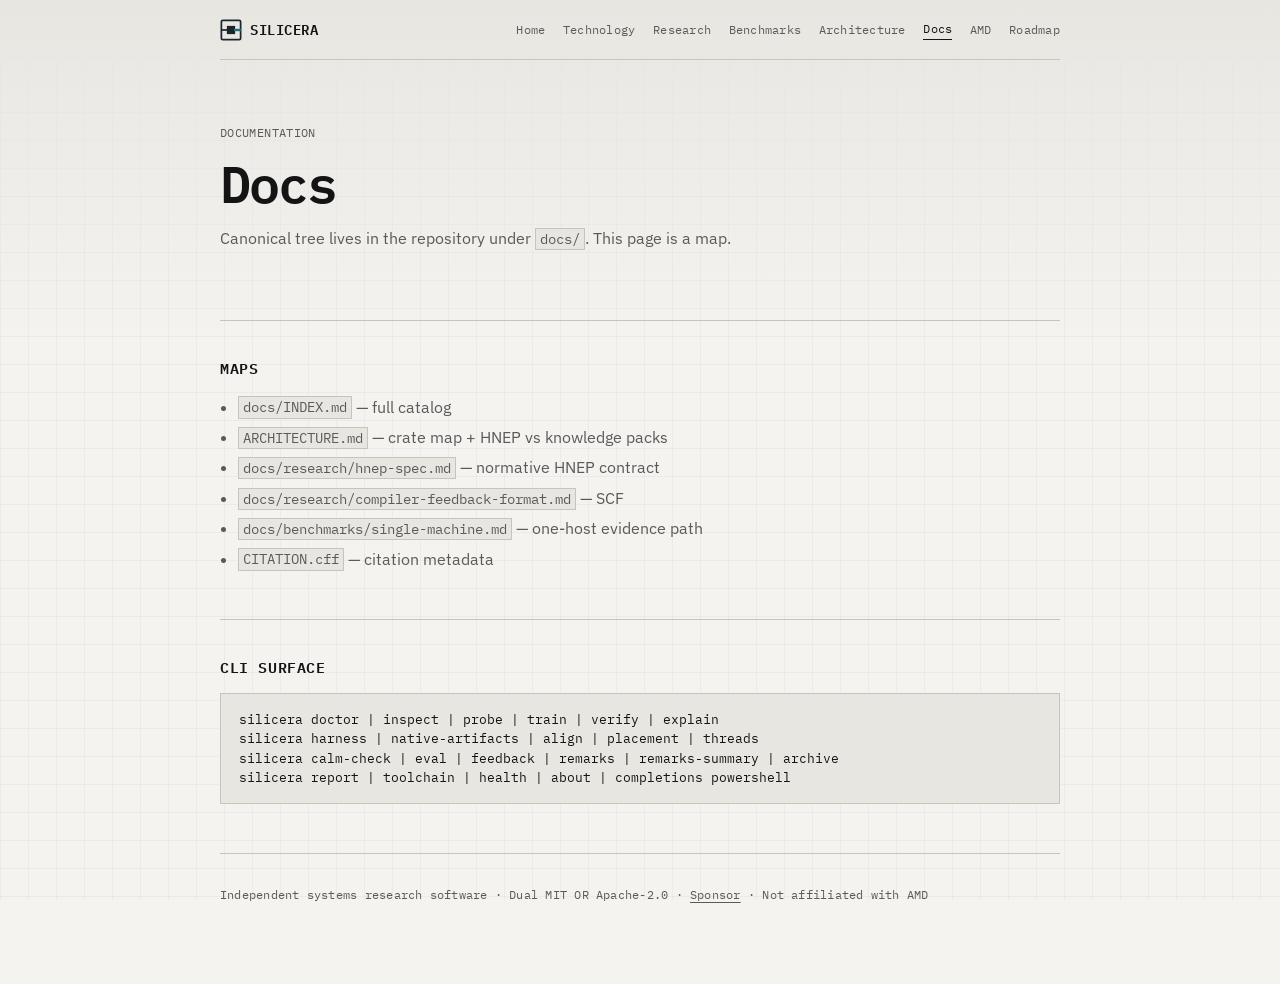
==== site/docs.html @ 40dedf56 "Initial commit: Silicera Phase II research release. Publish-ready workspace with silicera, silicera-" ====
<!DOCTYPE html>
<html lang="en">
<head>
  <meta charset="utf-8" />
  <meta name="viewport" content="width=device-width, initial-scale=1" />
  <title>Docs — Silicera</title>
  <meta name="description" content="Silicera documentation index." />
  <link rel="preconnect" href="https://fonts.googleapis.com" />
  <link rel="preconnect" href="https://fonts.gstatic.com" crossorigin />
  <link href="https://fonts.googleapis.com/css2?family=IBM+Plex+Mono:wght@400;500;600&family=IBM+Plex+Sans:wght@400;500;600&display=swap" rel="stylesheet" />
  <link rel="stylesheet" href="css/site.css" />
  <link rel="icon" href="assets/logo-16.svg" type="image/svg+xml" />
</head>
<body>
  <div class="wrap">
    <nav>
      <a class="brand" href="index.html">
        <img src="assets/logo-16.svg" width="22" height="22" alt="" />
        Silicera
      </a>
      <a href="index.html">Home</a>
      <a href="technology.html">Technology</a>
      <a href="research.html">Research</a>
      <a href="benchmarks.html">Benchmarks</a>
      <a href="architecture.html">Architecture</a>
      <a href="docs.html" aria-current="page">Docs</a>
      <a href="amd.html">AMD</a>
      <a href="roadmap.html">Roadmap</a>
    </nav>
    <header class="hero">
      <p class="meta">Documentation</p>
      <h1>Docs</h1>
      <p class="tag">Canonical tree lives in the repository under <code>docs/</code>. This page is a map.</p>
    </header>
    <section class="section">
      <h2>Maps</h2>
      <ul>
        <li><code>docs/INDEX.md</code> — full catalog</li>
        <li><code>ARCHITECTURE.md</code> — crate map + HNEP vs knowledge packs</li>
        <li><code>docs/research/hnep-spec.md</code> — normative HNEP contract</li>
        <li><code>docs/research/compiler-feedback-format.md</code> — SCF</li>
        <li><code>docs/benchmarks/single-machine.md</code> — one-host evidence path</li>
        <li><code>CITATION.cff</code> — citation metadata</li>
      </ul>
    </section>
    <section class="section">
      <h2>CLI surface</h2>
      <pre><code>silicera doctor | inspect | probe | train | verify | explain
silicera harness | native-artifacts | align | placement | threads
silicera calm-check | eval | feedback | remarks | remarks-summary | archive
silicera report | toolchain | health | about | completions powershell</code></pre>
    </section>
    <footer>Independent systems research software · Dual MIT OR Apache-2.0 · <a href="https://thanks.dev/u/gh/theworker02">Sponsor</a> · Not affiliated with AMD</footer>
  </div>
</body>
</html>
---- site/css/site.css ----
:root {
  --bg: #f4f3f0;
  --bg-accent: #e8e6e1;
  --ink: #141414;
  --muted: #5a5a5a;
  --line: #c8c4bc;
  --max: 880px;
  --font-sans: "IBM Plex Sans", "Source Sans 3", "Segoe UI", sans-serif;
  --font-mono: "IBM Plex Mono", "Consolas", monospace;
  --grid: rgba(20, 20, 20, 0.035);
}

* { box-sizing: border-box; }
html, body {
  margin: 0;
  padding: 0;
  background: var(--bg);
  color: var(--ink);
  font-family: var(--font-sans);
  line-height: 1.55;
  font-size: 16px;
  -webkit-font-smoothing: antialiased;
}
body {
  min-height: 100vh;
  background-color: var(--bg);
  background-image:
    linear-gradient(180deg, var(--bg-accent) 0%, transparent 38%),
    linear-gradient(var(--grid) 1px, transparent 1px),
    linear-gradient(90deg, var(--grid) 1px, transparent 1px);
  background-size: auto, 28px 28px, 28px 28px;
  background-attachment: fixed;
}
a { color: var(--ink); text-underline-offset: 3px; }
a:hover { opacity: 0.72; }

.wrap { max-width: var(--max); margin: 0 auto; padding: 0 1.25rem 4rem; }

nav {
  display: flex;
  align-items: center;
  flex-wrap: wrap;
  gap: 0.85rem 1.1rem;
  padding: 1.15rem 0;
  border-bottom: 1px solid var(--line);
  font-family: var(--font-mono);
  font-size: 0.78rem;
  letter-spacing: 0.02em;
}
nav .brand {
  display: inline-flex;
  align-items: center;
  gap: 0.5rem;
  font-weight: 600;
  font-size: 0.9rem;
  letter-spacing: 0.04em;
  text-decoration: none;
  text-transform: uppercase;
  margin-right: auto;
  color: var(--ink);
}
nav .brand img { width: 22px; height: 22px; display: block; }
nav a { text-decoration: none; color: var(--muted); }
nav a[aria-current="page"] { color: var(--ink); border-bottom: 1px solid var(--ink); }

.hero {
  padding: 4rem 0 2.75rem;
  border-bottom: 1px solid var(--line);
}
.hero-mark {
  margin: 0 0 1.15rem;
}
.hero-mark img {
  display: block;
  width: 88px;
  height: 88px;
}
.hero h1 {
  font-family: var(--font-mono);
  font-size: clamp(2.2rem, 5.5vw, 3.25rem);
  letter-spacing: -0.04em;
  line-height: 1.05;
  margin: 0 0 1rem;
  font-weight: 600;
}
.hero .tag {
  font-size: 1.02rem;
  color: var(--muted);
  max-width: 34rem;
  margin: 0 0 1.6rem;
}
.hero .cta {
  display: inline-flex;
  gap: 0.65rem;
  flex-wrap: wrap;
}
.btn {
  display: inline-block;
  padding: 0.5rem 0.9rem;
  border: 1px solid var(--ink);
  text-decoration: none;
  font-family: var(--font-mono);
  font-size: 0.78rem;
  letter-spacing: 0.02em;
}
.btn.ghost {
  border-color: var(--line);
  color: var(--muted);
}

.section { padding: 2.25rem 0; border-bottom: 1px solid var(--line); }
.section h2 {
  font-family: var(--font-mono);
  font-size: 0.95rem;
  letter-spacing: 0.04em;
  text-transform: uppercase;
  margin: 0 0 0.85rem;
  font-weight: 600;
}
.section p { color: var(--muted); margin: 0 0 0.75rem; max-width: 38rem; }
.section ul {
  color: var(--muted);
  padding-left: 1.15rem;
  margin: 0.4rem 0 0.75rem;
  max-width: 38rem;
}
.section li { margin: 0.35rem 0; }

table {
  width: 100%;
  border-collapse: collapse;
  font-size: 0.88rem;
  margin-top: 1rem;
  font-family: var(--font-mono);
}
th, td {
  text-align: left;
  padding: 0.55rem 0.35rem;
  border-bottom: 1px solid var(--line);
  vertical-align: top;
}
th { font-weight: 600; font-size: 0.75rem; letter-spacing: 0.03em; text-transform: uppercase; color: var(--muted); }
td { color: var(--ink); font-size: 0.82rem; }

code, pre {
  font-family: var(--font-mono);
  font-size: 0.82rem;
}
code {
  font-size: 0.85em;
  background: var(--bg-accent);
  padding: 0.08em 0.28em;
  border: 1px solid var(--line);
}
pre {
  background: var(--bg-accent);
  border: 1px solid var(--line);
  padding: 1rem 1.1rem;
  overflow-x: auto;
  line-height: 1.45;
  color: var(--ink);
}
pre code {
  background: none;
  border: none;
  padding: 0;
  font-size: inherit;
}

.diagram {
  font-family: var(--font-mono);
  font-size: 0.78rem;
  line-height: 1.4;
  white-space: pre;
  overflow-x: auto;
}

footer {
  padding: 2rem 0 1rem;
  color: var(--muted);
  font-family: var(--font-mono);
  font-size: 0.72rem;
  letter-spacing: 0.02em;
}

footer a { color: var(--muted); }
footer a:hover { color: var(--ink); opacity: 1; }

.note {
  border-left: 2px solid var(--ink);
  padding-left: 0.85rem;
  color: var(--muted);
  font-size: 0.92rem;
  max-width: 38rem;
}

.meta {
  font-family: var(--font-mono);
  font-size: 0.75rem;
  color: var(--muted);
  letter-spacing: 0.03em;
  text-transform: uppercase;
  margin: 0 0 0.75rem;
}

@media (max-width: 640px) {
  nav { gap: 0.65rem 0.85rem; }
  .hero { padding: 3rem 0 2rem; }
}
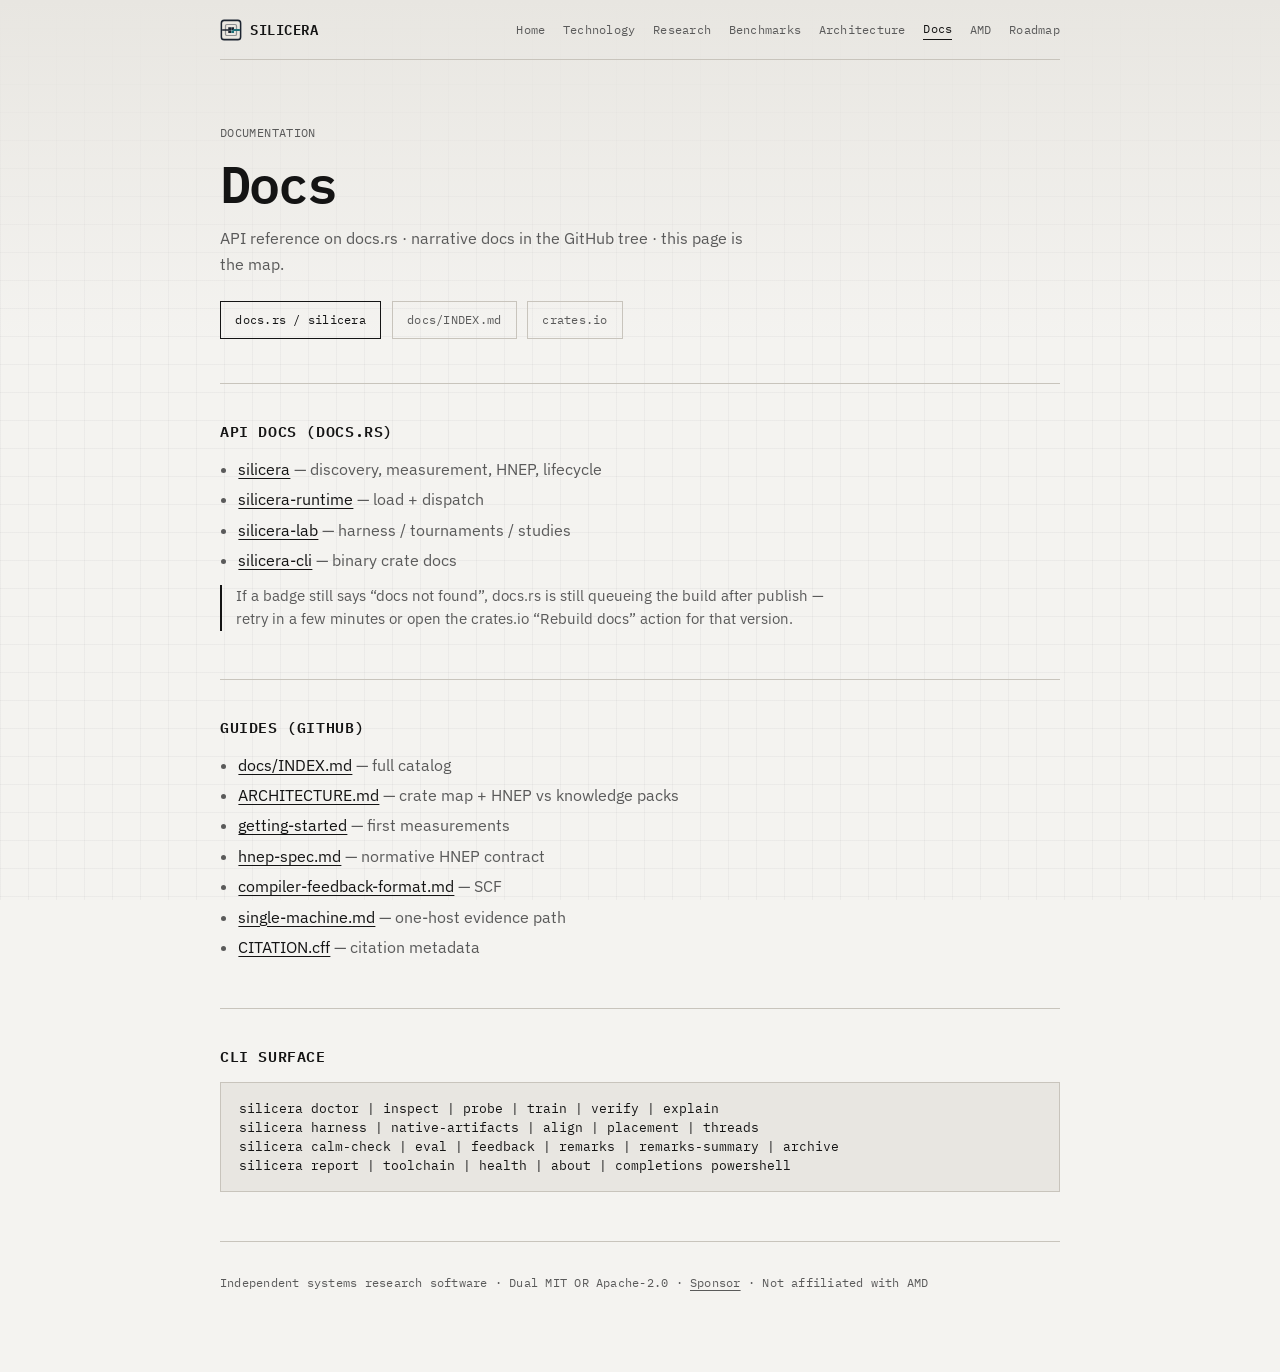
==== commit 42e45749: "Release 0.1.1: refresh logos and fix docs.rs discovery. Improve brand marks, point homepage at GitHu" ====
--- a/site/docs.html
+++ b/site/docs.html
@@ -4,7 +4,7 @@
   <meta charset="utf-8" />
   <meta name="viewport" content="width=device-width, initial-scale=1" />
   <title>Docs — Silicera</title>
-  <meta name="description" content="Silicera documentation index." />
+  <meta name="description" content="Silicera documentation index: API docs, guides, and research notes." />
   <link rel="preconnect" href="https://fonts.googleapis.com" />
   <link rel="preconnect" href="https://fonts.gstatic.com" crossorigin />
   <link href="https://fonts.googleapis.com/css2?family=IBM+Plex+Mono:wght@400;500;600&family=IBM+Plex+Sans:wght@400;500;600&display=swap" rel="stylesheet" />
@@ -30,19 +30,38 @@
     <header class="hero">
       <p class="meta">Documentation</p>
       <h1>Docs</h1>
-      <p class="tag">Canonical tree lives in the repository under <code>docs/</code>. This page is a map.</p>
+      <p class="tag">API reference on docs.rs · narrative docs in the GitHub tree · this page is the map.</p>
+      <div class="cta">
+        <a class="btn" href="https://docs.rs/silicera">docs.rs / silicera</a>
+        <a class="btn ghost" href="https://github.com/theworker02/silicera/blob/main/docs/INDEX.md">docs/INDEX.md</a>
+        <a class="btn ghost" href="https://crates.io/crates/silicera">crates.io</a>
+      </div>
     </header>
+
     <section class="section">
-      <h2>Maps</h2>
+      <h2>API docs (docs.rs)</h2>
       <ul>
-        <li><code>docs/INDEX.md</code> — full catalog</li>
-        <li><code>ARCHITECTURE.md</code> — crate map + HNEP vs knowledge packs</li>
-        <li><code>docs/research/hnep-spec.md</code> — normative HNEP contract</li>
-        <li><code>docs/research/compiler-feedback-format.md</code> — SCF</li>
-        <li><code>docs/benchmarks/single-machine.md</code> — one-host evidence path</li>
-        <li><code>CITATION.cff</code> — citation metadata</li>
+        <li><a href="https://docs.rs/silicera">silicera</a> — discovery, measurement, HNEP, lifecycle</li>
+        <li><a href="https://docs.rs/silicera-runtime">silicera-runtime</a> — load + dispatch</li>
+        <li><a href="https://docs.rs/silicera-lab">silicera-lab</a> — harness / tournaments / studies</li>
+        <li><a href="https://docs.rs/silicera-cli">silicera-cli</a> — binary crate docs</li>
+      </ul>
+      <p class="note">If a badge still says “docs not found”, docs.rs is still queueing the build after publish — retry in a few minutes or open the crates.io “Rebuild docs” action for that version.</p>
+    </section>
+
+    <section class="section">
+      <h2>Guides (GitHub)</h2>
+      <ul>
+        <li><a href="https://github.com/theworker02/silicera/blob/main/docs/INDEX.md">docs/INDEX.md</a> — full catalog</li>
+        <li><a href="https://github.com/theworker02/silicera/blob/main/ARCHITECTURE.md">ARCHITECTURE.md</a> — crate map + HNEP vs knowledge packs</li>
+        <li><a href="https://github.com/theworker02/silicera/blob/main/docs/getting-started/index.md">getting-started</a> — first measurements</li>
+        <li><a href="https://github.com/theworker02/silicera/blob/main/docs/research/hnep-spec.md">hnep-spec.md</a> — normative HNEP contract</li>
+        <li><a href="https://github.com/theworker02/silicera/blob/main/docs/research/compiler-feedback-format.md">compiler-feedback-format.md</a> — SCF</li>
+        <li><a href="https://github.com/theworker02/silicera/blob/main/docs/benchmarks/single-machine.md">single-machine.md</a> — one-host evidence path</li>
+        <li><a href="https://github.com/theworker02/silicera/blob/main/CITATION.cff">CITATION.cff</a> — citation metadata</li>
       </ul>
     </section>
+
     <section class="section">
       <h2>CLI surface</h2>
       <pre><code>silicera doctor | inspect | probe | train | verify | explain
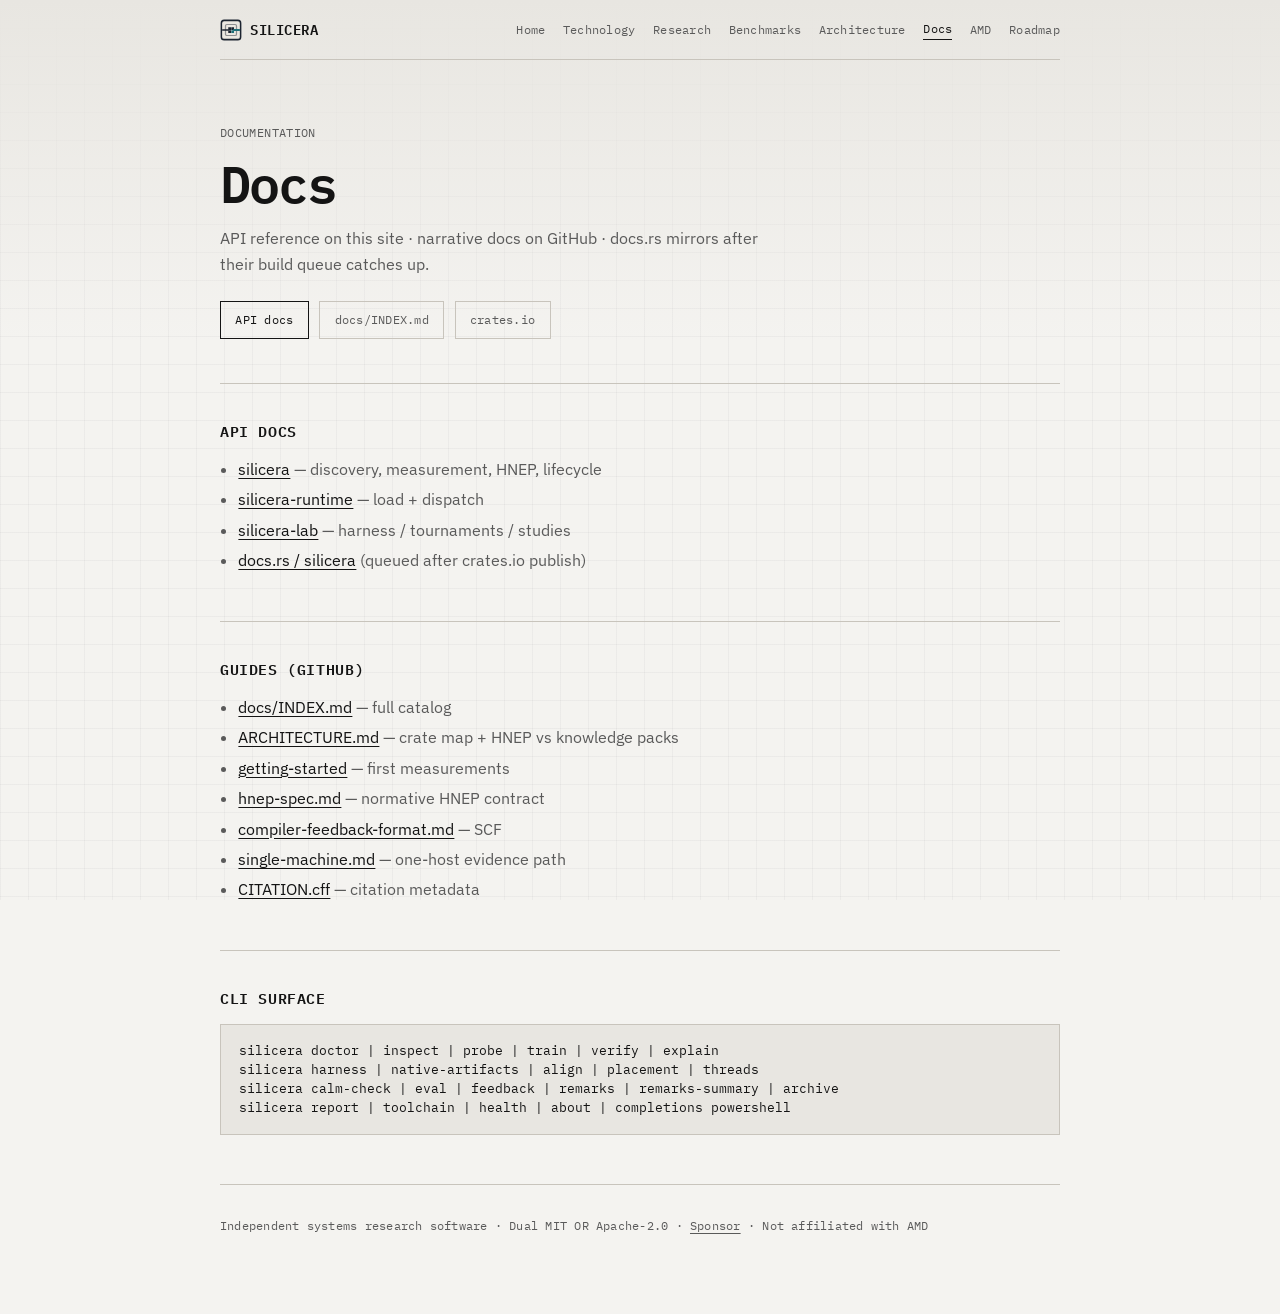
==== commit 0e8751e2: "Host rustdoc on GitHub Pages and replace broken docs.rs badges. docs.rs is still queueing 0.1.x buil" ====
--- a/site/docs.html
+++ b/site/docs.html
@@ -30,23 +30,22 @@
     <header class="hero">
       <p class="meta">Documentation</p>
       <h1>Docs</h1>
-      <p class="tag">API reference on docs.rs · narrative docs in the GitHub tree · this page is the map.</p>
+      <p class="tag">API reference on this site · narrative docs on GitHub · docs.rs mirrors after their build queue catches up.</p>
       <div class="cta">
-        <a class="btn" href="https://docs.rs/silicera">docs.rs / silicera</a>
+        <a class="btn" href="api/silicera/">API docs</a>
         <a class="btn ghost" href="https://github.com/theworker02/silicera/blob/main/docs/INDEX.md">docs/INDEX.md</a>
         <a class="btn ghost" href="https://crates.io/crates/silicera">crates.io</a>
       </div>
     </header>
 
     <section class="section">
-      <h2>API docs (docs.rs)</h2>
+      <h2>API docs</h2>
       <ul>
-        <li><a href="https://docs.rs/silicera">silicera</a> — discovery, measurement, HNEP, lifecycle</li>
-        <li><a href="https://docs.rs/silicera-runtime">silicera-runtime</a> — load + dispatch</li>
-        <li><a href="https://docs.rs/silicera-lab">silicera-lab</a> — harness / tournaments / studies</li>
-        <li><a href="https://docs.rs/silicera-cli">silicera-cli</a> — binary crate docs</li>
+        <li><a href="api/silicera/">silicera</a> — discovery, measurement, HNEP, lifecycle</li>
+        <li><a href="api/silicera_runtime/">silicera-runtime</a> — load + dispatch</li>
+        <li><a href="api/silicera_lab/">silicera-lab</a> — harness / tournaments / studies</li>
+        <li><a href="https://docs.rs/silicera">docs.rs / silicera</a> (queued after crates.io publish)</li>
       </ul>
-      <p class="note">If a badge still says “docs not found”, docs.rs is still queueing the build after publish — retry in a few minutes or open the crates.io “Rebuild docs” action for that version.</p>
     </section>
 
     <section class="section">
